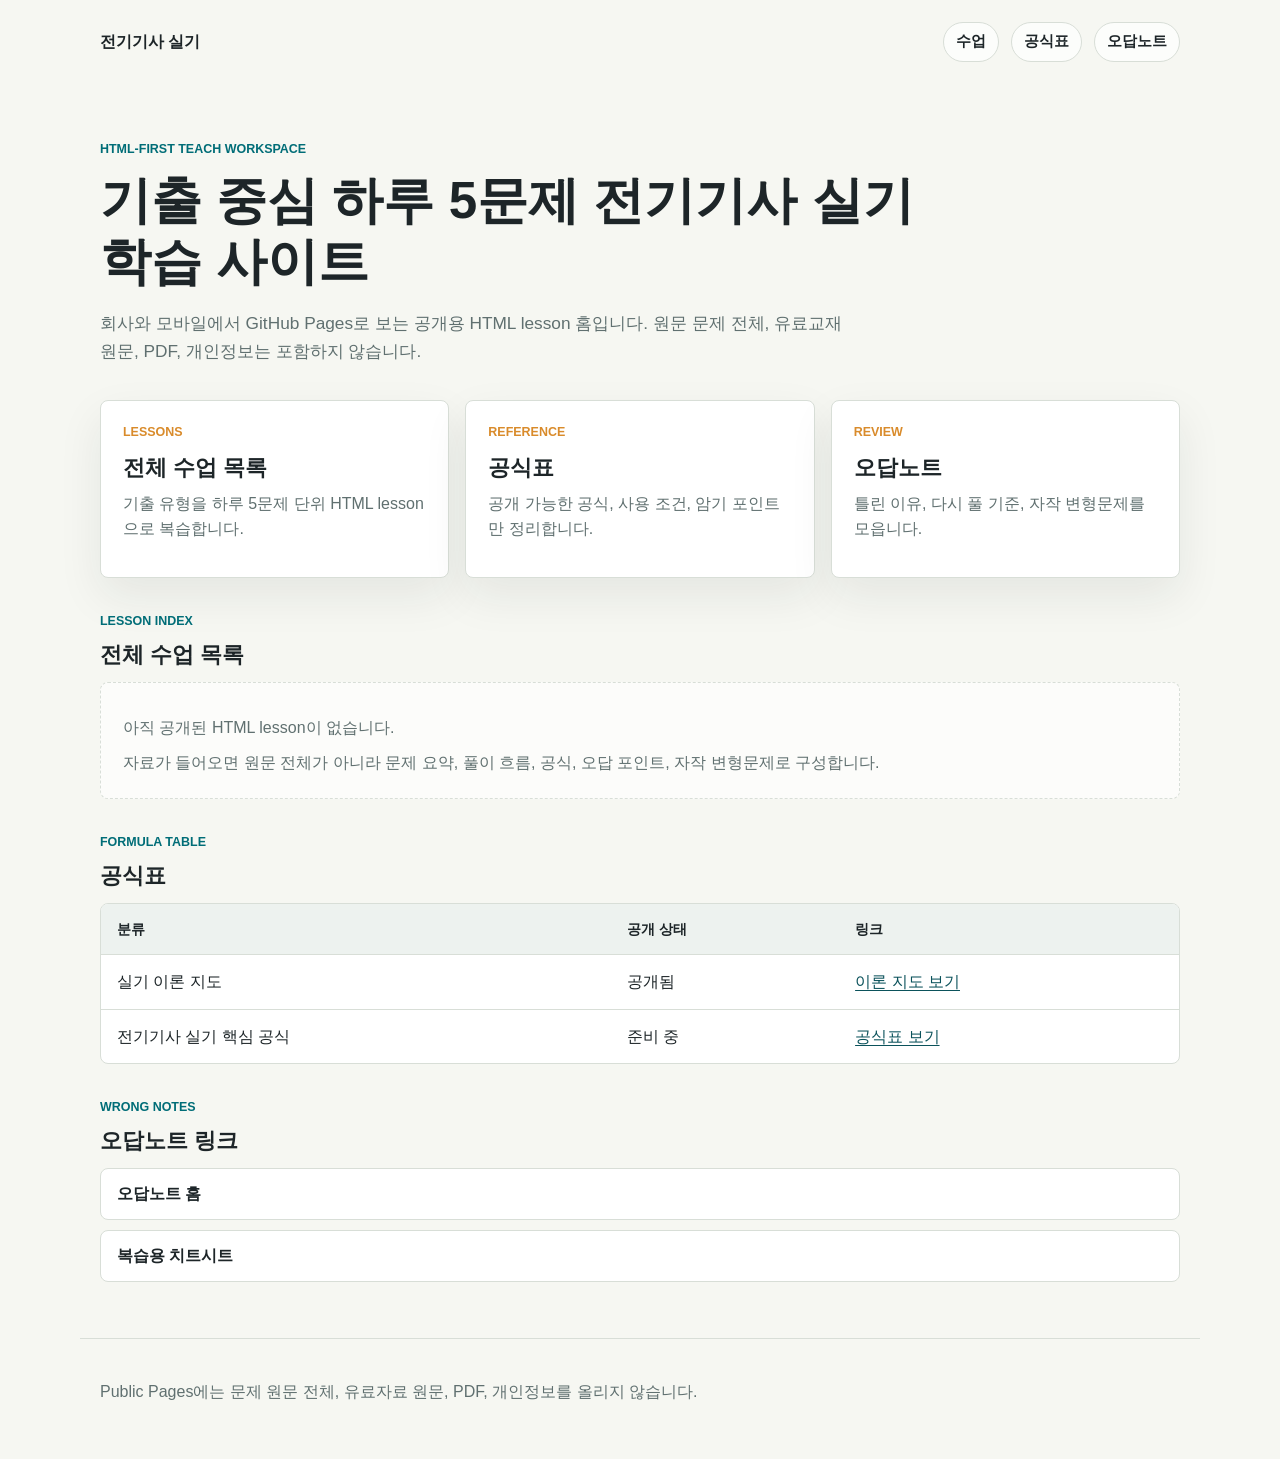
==== docs/index.html @ 827a019d "chore: publish html learning site" ====
<!doctype html>
<html lang="ko">
  <head>
    <meta charset="utf-8">
    <meta name="viewport" content="width=device-width, initial-scale=1">
    <title>전기기사 실기 합격 HTML 학습실</title>
    <link rel="stylesheet" href="assets/style.css">
  </head>
  <body>
    <header class="site-header">
      <a class="brand" href="index.html">전기기사 실기</a>
      <nav class="top-nav" aria-label="주요 링크">
        <a href="lessons/index.html">수업</a>
        <a href="reference/formulas.html">공식표</a>
        <a href="wrong-notes/index.html">오답노트</a>
      </nav>
    </header>

    <main>
      <section class="hero">
        <p class="eyebrow">HTML-first teach workspace</p>
        <h1>기출 중심 하루 5문제 전기기사 실기 학습 사이트</h1>
        <p class="lead">
          회사와 모바일에서 GitHub Pages로 보는 공개용 HTML lesson 홈입니다.
          원문 문제 전체, 유료교재 원문, PDF, 개인정보는 포함하지 않습니다.
        </p>
      </section>

      <section class="grid three" aria-label="학습 바로가기">
        <a class="panel link-panel" href="lessons/index.html">
          <span class="panel-label">Lessons</span>
          <h2>전체 수업 목록</h2>
          <p>기출 유형을 하루 5문제 단위 HTML lesson으로 복습합니다.</p>
        </a>
        <a class="panel link-panel" href="reference/formulas.html">
          <span class="panel-label">Reference</span>
          <h2>공식표</h2>
          <p>공개 가능한 공식, 사용 조건, 암기 포인트만 정리합니다.</p>
        </a>
        <a class="panel link-panel" href="wrong-notes/index.html">
          <span class="panel-label">Review</span>
          <h2>오답노트</h2>
          <p>틀린 이유, 다시 풀 기준, 자작 변형문제를 모읍니다.</p>
        </a>
      </section>

      <section class="section">
        <div class="section-heading">
          <p class="eyebrow">Lesson Index</p>
          <h2>전체 수업 목록</h2>
        </div>
        <div class="empty-state">
          <p>아직 공개된 HTML lesson이 없습니다.</p>
          <p>자료가 들어오면 원문 전체가 아니라 문제 요약, 풀이 흐름, 공식, 오답 포인트, 자작 변형문제로 구성합니다.</p>
        </div>
      </section>

      <section class="section">
        <div class="section-heading">
          <p class="eyebrow">Formula Table</p>
          <h2>공식표</h2>
        </div>
        <div class="table-wrap">
          <table>
            <thead>
              <tr>
                <th>분류</th>
                <th>공개 상태</th>
                <th>링크</th>
              </tr>
            </thead>
            <tbody>
              <tr>
                <td>실기 이론 지도</td>
                <td>공개됨</td>
                <td><a href="reference/0001-core-theory-map.html">이론 지도 보기</a></td>
              </tr>
              <tr>
                <td>전기기사 실기 핵심 공식</td>
                <td>준비 중</td>
                <td><a href="reference/formulas.html">공식표 보기</a></td>
              </tr>
            </tbody>
          </table>
        </div>
      </section>

      <section class="section">
        <div class="section-heading">
          <p class="eyebrow">Wrong Notes</p>
          <h2>오답노트 링크</h2>
        </div>
        <ul class="link-list">
          <li><a href="wrong-notes/index.html">오답노트 홈</a></li>
          <li><a href="reference/index.html">복습용 치트시트</a></li>
        </ul>
      </section>
    </main>

    <footer class="site-footer">
      <p>Public Pages에는 문제 원문 전체, 유료자료 원문, PDF, 개인정보를 올리지 않습니다.</p>
    </footer>
  </body>
</html>
---- docs/assets/style.css ----
:root {
  color-scheme: light;
  --bg: #f6f7f2;
  --surface: #ffffff;
  --ink: #1d2528;
  --muted: #607070;
  --line: #d8ded7;
  --accent: #006d77;
  --accent-strong: #0b525b;
  --warm: #d98b2b;
  --ok: #26734d;
  --shadow: 0 18px 45px rgba(29, 37, 40, 0.08);
}

* {
  box-sizing: border-box;
}

body {
  margin: 0;
  background: var(--bg);
  color: var(--ink);
  font-family: -apple-system, BlinkMacSystemFont, "Segoe UI", sans-serif;
  line-height: 1.6;
}

a {
  color: var(--accent-strong);
  text-decoration-thickness: 0.08em;
  text-underline-offset: 0.18em;
}

.site-header {
  display: flex;
  align-items: center;
  justify-content: space-between;
  gap: 24px;
  max-width: 1120px;
  margin: 0 auto;
  padding: 22px 20px;
}

.brand {
  color: var(--ink);
  font-size: 1rem;
  font-weight: 800;
  text-decoration: none;
}

.top-nav {
  display: flex;
  flex-wrap: wrap;
  gap: 12px;
  justify-content: flex-end;
}

.top-nav a {
  border: 1px solid var(--line);
  border-radius: 999px;
  background: rgba(255, 255, 255, 0.74);
  color: var(--ink);
  font-size: 0.92rem;
  font-weight: 700;
  padding: 7px 12px;
  text-decoration: none;
}

main {
  max-width: 1120px;
  margin: 0 auto;
  padding: 0 20px 56px;
}

.hero {
  padding: 56px 0 34px;
}

.hero.compact {
  padding-bottom: 18px;
}

.eyebrow {
  color: var(--accent);
  font-size: 0.78rem;
  font-weight: 800;
  letter-spacing: 0;
  margin: 0 0 10px;
  text-transform: uppercase;
}

h1,
h2 {
  line-height: 1.2;
  margin: 0;
}

h1 {
  max-width: 850px;
  font-size: clamp(2rem, 4vw, 4.1rem);
}

h2 {
  font-size: 1.35rem;
}

.lead {
  color: var(--muted);
  font-size: 1.08rem;
  max-width: 760px;
  margin: 18px 0 0;
}

.grid {
  display: grid;
  gap: 16px;
}

.grid.three {
  grid-template-columns: repeat(3, minmax(0, 1fr));
}

.panel {
  border: 1px solid var(--line);
  border-radius: 8px;
  background: var(--surface);
  box-shadow: var(--shadow);
  padding: 22px;
}

.link-panel {
  color: var(--ink);
  min-height: 178px;
  text-decoration: none;
}

.link-panel:focus,
.link-panel:hover {
  border-color: var(--accent);
  outline: 3px solid rgba(0, 109, 119, 0.18);
}

.panel-label {
  color: var(--warm);
  display: block;
  font-size: 0.78rem;
  font-weight: 800;
  margin-bottom: 12px;
  text-transform: uppercase;
}

.panel p,
.empty-state p {
  color: var(--muted);
  margin: 10px 0 0;
}

.section {
  margin-top: 34px;
}

.section-heading {
  margin-bottom: 14px;
}

.empty-state {
  border: 1px dashed var(--line);
  border-radius: 8px;
  background: rgba(255, 255, 255, 0.62);
  padding: 22px;
}

.table-wrap {
  border: 1px solid var(--line);
  border-radius: 8px;
  background: var(--surface);
  overflow-x: auto;
}

table {
  border-collapse: collapse;
  min-width: 640px;
  width: 100%;
}

th,
td {
  border-bottom: 1px solid var(--line);
  padding: 14px 16px;
  text-align: left;
  vertical-align: top;
}

th {
  background: #edf2ef;
  color: var(--ink);
  font-size: 0.88rem;
}

tr:last-child td {
  border-bottom: 0;
}

.link-list {
  display: grid;
  gap: 10px;
  list-style: none;
  margin: 0;
  padding: 0;
}

.link-list a {
  align-items: center;
  border: 1px solid var(--line);
  border-radius: 8px;
  background: var(--surface);
  color: var(--ink);
  display: flex;
  font-weight: 700;
  min-height: 52px;
  padding: 12px 16px;
  text-decoration: none;
}

.quiz-options {
  display: grid;
  gap: 10px;
  margin: 16px 0;
}

.quiz-button {
  border: 1px solid var(--line);
  border-radius: 8px;
  background: var(--surface);
  color: var(--ink);
  cursor: pointer;
  font: inherit;
  font-weight: 700;
  min-height: 48px;
  padding: 12px 14px;
  text-align: left;
}

.quiz-button:focus,
.quiz-button:hover {
  border-color: var(--accent);
  outline: 3px solid rgba(0, 109, 119, 0.18);
}

.feedback {
  border-left: 4px solid var(--ok);
  background: #eef8f1;
  border-radius: 8px;
  margin-top: 14px;
  padding: 12px 14px;
}

.site-footer {
  border-top: 1px solid var(--line);
  color: var(--muted);
  max-width: 1120px;
  margin: 0 auto;
  padding: 24px 20px 38px;
}

@media (max-width: 780px) {
  .site-header {
    align-items: flex-start;
    flex-direction: column;
  }

  .top-nav {
    justify-content: flex-start;
  }

  .grid.three {
    grid-template-columns: 1fr;
  }

  .hero {
    padding-top: 34px;
  }
}
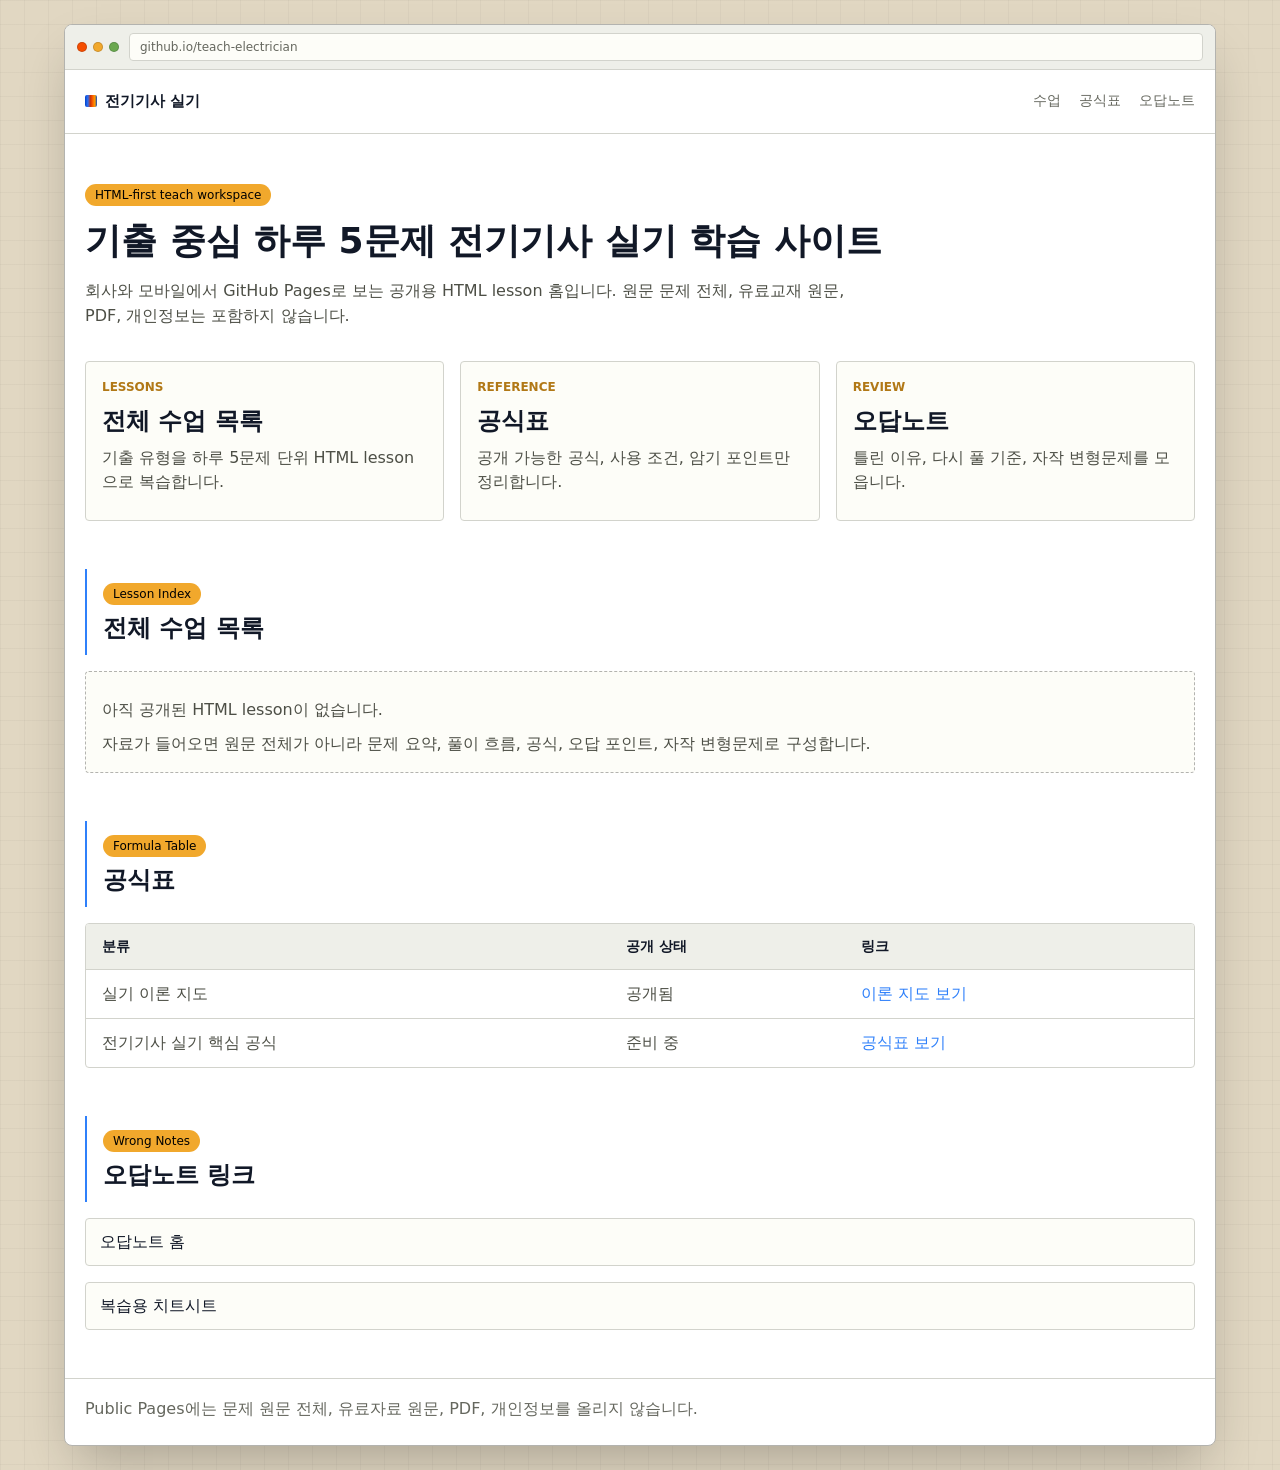
==== commit 847d8df6: "style: apply browser window design" ====
--- a/docs/index.html
+++ b/docs/index.html
@@ -3,10 +3,17 @@
   <head>
     <meta charset="utf-8">
     <meta name="viewport" content="width=device-width, initial-scale=1">
+    <link rel="icon" href="data:image/svg+xml,%3Csvg xmlns=%27http://www.w3.org/2000/svg%27 viewBox=%270 0 16 16%27%3E%3Crect width=%2716%27 height=%2716%27 rx=%272%27 fill=%27%23f1a82c%27/%3E%3Cpath d=%27M4 11h8M5 8h6M6 5h4%27 stroke=%27%23111827%27 stroke-width=%271.5%27 stroke-linecap=%27square%27/%3E%3C/svg%3E">
     <title>전기기사 실기 합격 HTML 학습실</title>
     <link rel="stylesheet" href="assets/style.css">
   </head>
   <body>
+    <div class="site-shell">
+      <div class="browser-window">
+        <div class="browser-titlebar" aria-hidden="true">
+          <div class="window-dots"><span></span><span></span><span></span></div>
+          <div class="url-bar">github.io/teach-electrician</div>
+        </div>
     <header class="site-header">
       <a class="brand" href="index.html">전기기사 실기</a>
       <nav class="top-nav" aria-label="주요 링크">
@@ -100,5 +107,7 @@
     <footer class="site-footer">
       <p>Public Pages에는 문제 원문 전체, 유료자료 원문, PDF, 개인정보를 올리지 않습니다.</p>
     </footer>
+      </div>
+    </div>
   </body>
 </html>
--- a/docs/assets/style.css
+++ b/docs/assets/style.css
@@ -1,15 +1,30 @@
 :root {
   color-scheme: light;
-  --bg: #f6f7f2;
-  --surface: #ffffff;
-  --ink: #1d2528;
-  --muted: #607070;
-  --line: #d8ded7;
-  --accent: #006d77;
-  --accent-strong: #0b525b;
-  --warm: #d98b2b;
-  --ok: #26734d;
-  --shadow: 0 18px 45px rgba(29, 37, 40, 0.08);
+  --desktop: #e1d7c2;
+  --browser: #ffffff;
+  --paper: #fdfdf8;
+  --linen: #eeefe9;
+  --hover: #e5e7e0;
+  --line: #d2d3cc;
+  --line-strong: #b3b3af;
+  --ink: #111827;
+  --bark: #23251d;
+  --text: #4d4f46;
+  --muted: #65675e;
+  --soft: #9ea096;
+  --amber: #f1a82c;
+  --saffron: #b17816;
+  --cobalt: #2f80fa;
+  --ember: #f54e00;
+  --fern: #6aa84f;
+  --ok: #6aa84f;
+  --shadow-window: 0 25px 50px -12px rgba(0, 0, 0, 0.25);
+  --radius: 4px;
+  --radius-window: 8px;
+  --radius-pill: 9999px;
+  --max-width: 1200px;
+  --font-sans: "IBM Plex Sans", ui-sans-serif, system-ui, -apple-system, BlinkMacSystemFont, "Segoe UI", sans-serif;
+  --font-code: "Source Code Pro", ui-monospace, SFMono-Regular, Menlo, Monaco, Consolas, monospace;
 }
 
 * {
@@ -18,96 +33,206 @@
 
 body {
   margin: 0;
-  background: var(--bg);
-  color: var(--ink);
-  font-family: -apple-system, BlinkMacSystemFont, "Segoe UI", sans-serif;
-  line-height: 1.6;
+  background:
+    linear-gradient(rgba(35, 37, 29, 0.035) 1px, transparent 1px),
+    linear-gradient(90deg, rgba(35, 37, 29, 0.035) 1px, transparent 1px),
+    var(--desktop);
+  background-size: 24px 24px;
+  color: var(--text);
+  font-family: var(--font-sans);
+  font-size: 16px;
+  letter-spacing: 0;
+  line-height: 1.5;
 }
 
 a {
-  color: var(--accent-strong);
-  text-decoration-thickness: 0.08em;
+  color: var(--cobalt);
+  font-weight: 500;
+  text-decoration: none;
+}
+
+a:hover {
+  text-decoration: underline;
   text-underline-offset: 0.18em;
 }
 
+.site-shell {
+  margin: 0 auto;
+  max-width: var(--max-width);
+  padding: 24px;
+}
+
+.browser-window {
+  background: var(--browser);
+  border: 1px solid var(--line-strong);
+  border-radius: var(--radius-window);
+  box-shadow: var(--shadow-window);
+  overflow: hidden;
+}
+
+.browser-titlebar {
+  align-items: center;
+  background: var(--linen);
+  border-bottom: 1px solid var(--line);
+  display: flex;
+  gap: 10px;
+  min-height: 42px;
+  padding: 8px 12px;
+}
+
+.window-dots {
+  display: flex;
+  gap: 6px;
+}
+
+.window-dots span {
+  border: 1px solid rgba(17, 24, 39, 0.18);
+  border-radius: var(--radius-pill);
+  display: block;
+  height: 10px;
+  width: 10px;
+}
+
+.window-dots span:nth-child(1) {
+  background: var(--ember);
+}
+
+.window-dots span:nth-child(2) {
+  background: var(--amber);
+}
+
+.window-dots span:nth-child(3) {
+  background: var(--fern);
+}
+
+.url-bar {
+  background: var(--paper);
+  border: 1px solid var(--line);
+  border-radius: var(--radius);
+  color: var(--muted);
+  flex: 1;
+  font-size: 12px;
+  line-height: 1.5;
+  min-width: 0;
+  overflow: hidden;
+  padding: 4px 10px;
+  text-overflow: ellipsis;
+  white-space: nowrap;
+}
+
 .site-header {
+  align-items: center;
+  background: var(--browser);
+  border-bottom: 1px solid var(--line);
   display: flex;
-  align-items: center;
+  gap: 24px;
   justify-content: space-between;
-  gap: 24px;
-  max-width: 1120px;
-  margin: 0 auto;
-  padding: 22px 20px;
+  padding: 16px 20px;
 }
 
 .brand {
   color: var(--ink);
-  font-size: 1rem;
-  font-weight: 800;
-  text-decoration: none;
+  font-size: 15px;
+  font-weight: 700;
+  text-decoration: none;
+}
+
+.brand::before {
+  background: linear-gradient(90deg, #0143cb, #2b6ff4 24%, #d23401 47%, #ff6500 66%, #fba000 83%, #0143cb);
+  border-radius: 2px;
+  content: "";
+  display: inline-block;
+  height: 12px;
+  margin-right: 8px;
+  vertical-align: -1px;
+  width: 12px;
 }
 
 .top-nav {
   display: flex;
   flex-wrap: wrap;
-  gap: 12px;
+  gap: 18px;
   justify-content: flex-end;
 }
 
 .top-nav a {
-  border: 1px solid var(--line);
-  border-radius: 999px;
-  background: rgba(255, 255, 255, 0.74);
-  color: var(--ink);
-  font-size: 0.92rem;
-  font-weight: 700;
-  padding: 7px 12px;
-  text-decoration: none;
+  border-bottom: 2px solid transparent;
+  color: var(--muted);
+  font-size: 14px;
+  font-weight: 500;
+  padding: 4px 0;
+  text-decoration: none;
+}
+
+.top-nav a:focus,
+.top-nav a:hover {
+  border-bottom-color: var(--cobalt);
+  color: var(--ink);
+  outline: none;
 }
 
 main {
-  max-width: 1120px;
-  margin: 0 auto;
-  padding: 0 20px 56px;
+  padding: 0 20px 48px;
 }
 
 .hero {
-  padding: 56px 0 34px;
+  padding: 48px 0 32px;
 }
 
 .hero.compact {
-  padding-bottom: 18px;
+  padding-bottom: 16px;
 }
 
 .eyebrow {
-  color: var(--accent);
-  font-size: 0.78rem;
-  font-weight: 800;
-  letter-spacing: 0;
-  margin: 0 0 10px;
-  text-transform: uppercase;
+  background: var(--amber);
+  border-radius: var(--radius-pill);
+  color: #000000;
+  display: inline-block;
+  font-size: 12px;
+  font-weight: 500;
+  line-height: 1.5;
+  margin: 0 0 12px;
+  padding: 2px 10px;
 }
 
 h1,
 h2 {
-  line-height: 1.2;
+  color: var(--ink);
+  line-height: 1.25;
   margin: 0;
 }
 
 h1 {
-  max-width: 850px;
-  font-size: clamp(2rem, 4vw, 4.1rem);
+  font-size: 36px;
+  font-weight: 600;
+  max-width: 840px;
 }
 
 h2 {
-  font-size: 1.35rem;
+  font-size: 24px;
+  font-weight: 600;
+}
+
+p {
+  margin: 0;
+}
+
+ol {
+  color: var(--text);
+  margin: 0;
+  padding-left: 22px;
+}
+
+li + li {
+  margin-top: 8px;
 }
 
 .lead {
-  color: var(--muted);
-  font-size: 1.08rem;
+  color: var(--text);
+  font-size: 16px;
+  line-height: 1.56;
+  margin: 16px 0 0;
   max-width: 760px;
-  margin: 18px 0 0;
 }
 
 .grid {
@@ -120,59 +245,67 @@
 }
 
 .panel {
-  border: 1px solid var(--line);
-  border-radius: 8px;
-  background: var(--surface);
-  box-shadow: var(--shadow);
-  padding: 22px;
+  background: var(--paper);
+  border: 1px solid var(--line);
+  border-radius: var(--radius);
+  padding: 16px;
 }
 
 .link-panel {
   color: var(--ink);
-  min-height: 178px;
+  min-height: 160px;
   text-decoration: none;
 }
 
 .link-panel:focus,
 .link-panel:hover {
-  border-color: var(--accent);
-  outline: 3px solid rgba(0, 109, 119, 0.18);
+  background: var(--hover);
+  border-color: var(--cobalt);
+  outline: 2px solid rgba(47, 128, 250, 0.2);
+  text-decoration: none;
 }
 
 .panel-label {
-  color: var(--warm);
+  color: var(--saffron);
   display: block;
-  font-size: 0.78rem;
-  font-weight: 800;
-  margin-bottom: 12px;
+  font-size: 12px;
+  font-weight: 600;
+  line-height: 1.5;
+  margin-bottom: 10px;
   text-transform: uppercase;
 }
 
 .panel p,
 .empty-state p {
-  color: var(--muted);
-  margin: 10px 0 0;
+  color: var(--text);
+  margin-top: 10px;
 }
 
 .section {
-  margin-top: 34px;
+  margin-top: 48px;
 }
 
 .section-heading {
-  margin-bottom: 14px;
+  border-left: 2px solid var(--cobalt);
+  margin-bottom: 16px;
+  padding: 12px 0 12px 16px;
+}
+
+.section-heading .eyebrow {
+  margin-bottom: 8px;
 }
 
 .empty-state {
-  border: 1px dashed var(--line);
-  border-radius: 8px;
-  background: rgba(255, 255, 255, 0.62);
-  padding: 22px;
+  background: var(--paper);
+  border: 1px dashed var(--line-strong);
+  border-radius: var(--radius);
+  padding: 16px;
 }
 
 .table-wrap {
-  border: 1px solid var(--line);
-  border-radius: 8px;
-  background: var(--surface);
+  background: var(--browser);
+  border: 1px solid var(--line);
+  border-radius: var(--radius);
   overflow-x: auto;
 }
 
@@ -185,15 +318,20 @@
 th,
 td {
   border-bottom: 1px solid var(--line);
-  padding: 14px 16px;
+  padding: 12px 16px;
   text-align: left;
   vertical-align: top;
 }
 
 th {
-  background: #edf2ef;
-  color: var(--ink);
-  font-size: 0.88rem;
+  background: var(--linen);
+  color: var(--ink);
+  font-size: 14px;
+  font-weight: 600;
+}
+
+td {
+  color: var(--text);
 }
 
 tr:last-child td {
@@ -202,7 +340,7 @@
 
 .link-list {
   display: grid;
-  gap: 10px;
+  gap: 8px;
   list-style: none;
   margin: 0;
   padding: 0;
@@ -210,46 +348,55 @@
 
 .link-list a {
   align-items: center;
-  border: 1px solid var(--line);
-  border-radius: 8px;
-  background: var(--surface);
+  background: var(--paper);
+  border: 1px solid var(--line);
+  border-radius: var(--radius);
   color: var(--ink);
   display: flex;
-  font-weight: 700;
-  min-height: 52px;
-  padding: 12px 16px;
-  text-decoration: none;
+  font-weight: 500;
+  min-height: 48px;
+  padding: 10px 14px;
+  text-decoration: none;
+}
+
+.link-list a:focus,
+.link-list a:hover {
+  background: var(--hover);
+  border-color: var(--cobalt);
+  outline: 2px solid rgba(47, 128, 250, 0.2);
 }
 
 .quiz-options {
   display: grid;
-  gap: 10px;
+  gap: 8px;
   margin: 16px 0;
 }
 
 .quiz-button {
-  border: 1px solid var(--line);
-  border-radius: 8px;
-  background: var(--surface);
+  background: var(--paper);
+  border: 1px solid var(--line);
+  border-radius: var(--radius);
   color: var(--ink);
   cursor: pointer;
   font: inherit;
-  font-weight: 700;
-  min-height: 48px;
-  padding: 12px 14px;
+  font-weight: 500;
+  min-height: 46px;
+  padding: 10px 14px;
   text-align: left;
 }
 
 .quiz-button:focus,
 .quiz-button:hover {
-  border-color: var(--accent);
-  outline: 3px solid rgba(0, 109, 119, 0.18);
+  background: var(--hover);
+  border-color: var(--cobalt);
+  outline: 2px solid rgba(47, 128, 250, 0.2);
 }
 
 .feedback {
-  border-left: 4px solid var(--ok);
-  background: #eef8f1;
-  border-radius: 8px;
+  background: #f3f8ef;
+  border: 1px solid rgba(106, 168, 79, 0.45);
+  border-left: 2px solid var(--ok);
+  border-radius: var(--radius);
   margin-top: 14px;
   padding: 12px 14px;
 }
@@ -257,19 +404,41 @@
 .site-footer {
   border-top: 1px solid var(--line);
   color: var(--muted);
-  max-width: 1120px;
-  margin: 0 auto;
-  padding: 24px 20px 38px;
+  padding: 18px 20px 24px;
+}
+
+code {
+  background: var(--paper);
+  border: 1px solid var(--line);
+  border-radius: var(--radius);
+  color: var(--bark);
+  font-family: var(--font-code);
+  font-size: 14px;
+  padding: 1px 4px;
 }
 
 @media (max-width: 780px) {
+  .site-shell {
+    padding: 12px;
+  }
+
+  .browser-titlebar {
+    min-height: 38px;
+  }
+
   .site-header {
     align-items: flex-start;
     flex-direction: column;
+    gap: 10px;
   }
 
   .top-nav {
+    gap: 14px;
     justify-content: flex-start;
+  }
+
+  main {
+    padding: 0 16px 36px;
   }
 
   .grid.three {
@@ -279,4 +448,8 @@
   .hero {
     padding-top: 34px;
   }
-}
+
+  h1 {
+    font-size: 30px;
+  }
+}
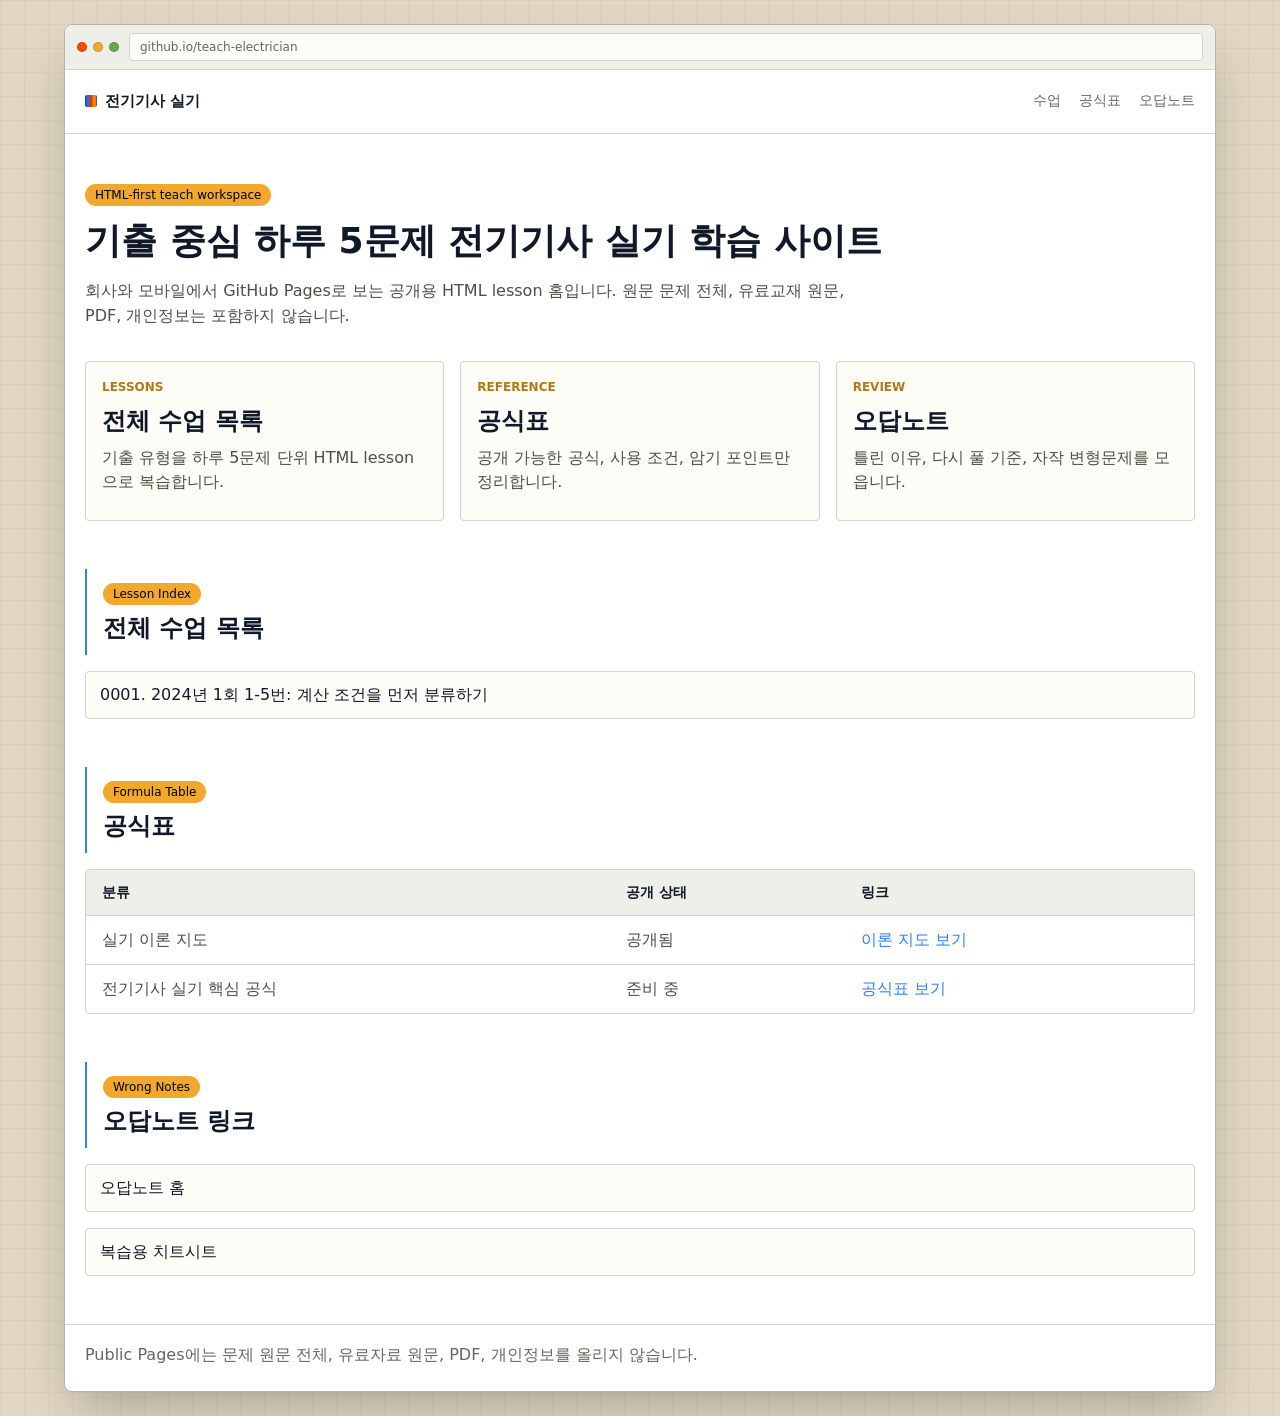
==== commit 2b6ef7e3: "feat: add first electrician lesson" ====
--- a/docs/index.html
+++ b/docs/index.html
@@ -56,10 +56,11 @@
           <p class="eyebrow">Lesson Index</p>
           <h2>전체 수업 목록</h2>
         </div>
-        <div class="empty-state">
-          <p>아직 공개된 HTML lesson이 없습니다.</p>
-          <p>자료가 들어오면 원문 전체가 아니라 문제 요약, 풀이 흐름, 공식, 오답 포인트, 자작 변형문제로 구성합니다.</p>
-        </div>
+        <ul class="link-list">
+          <li>
+            <a href="lessons/0001-2024-01-first-five.html">0001. 2024년 1회 1-5번: 계산 조건을 먼저 분류하기</a>
+          </li>
+        </ul>
       </section>
 
       <section class="section">
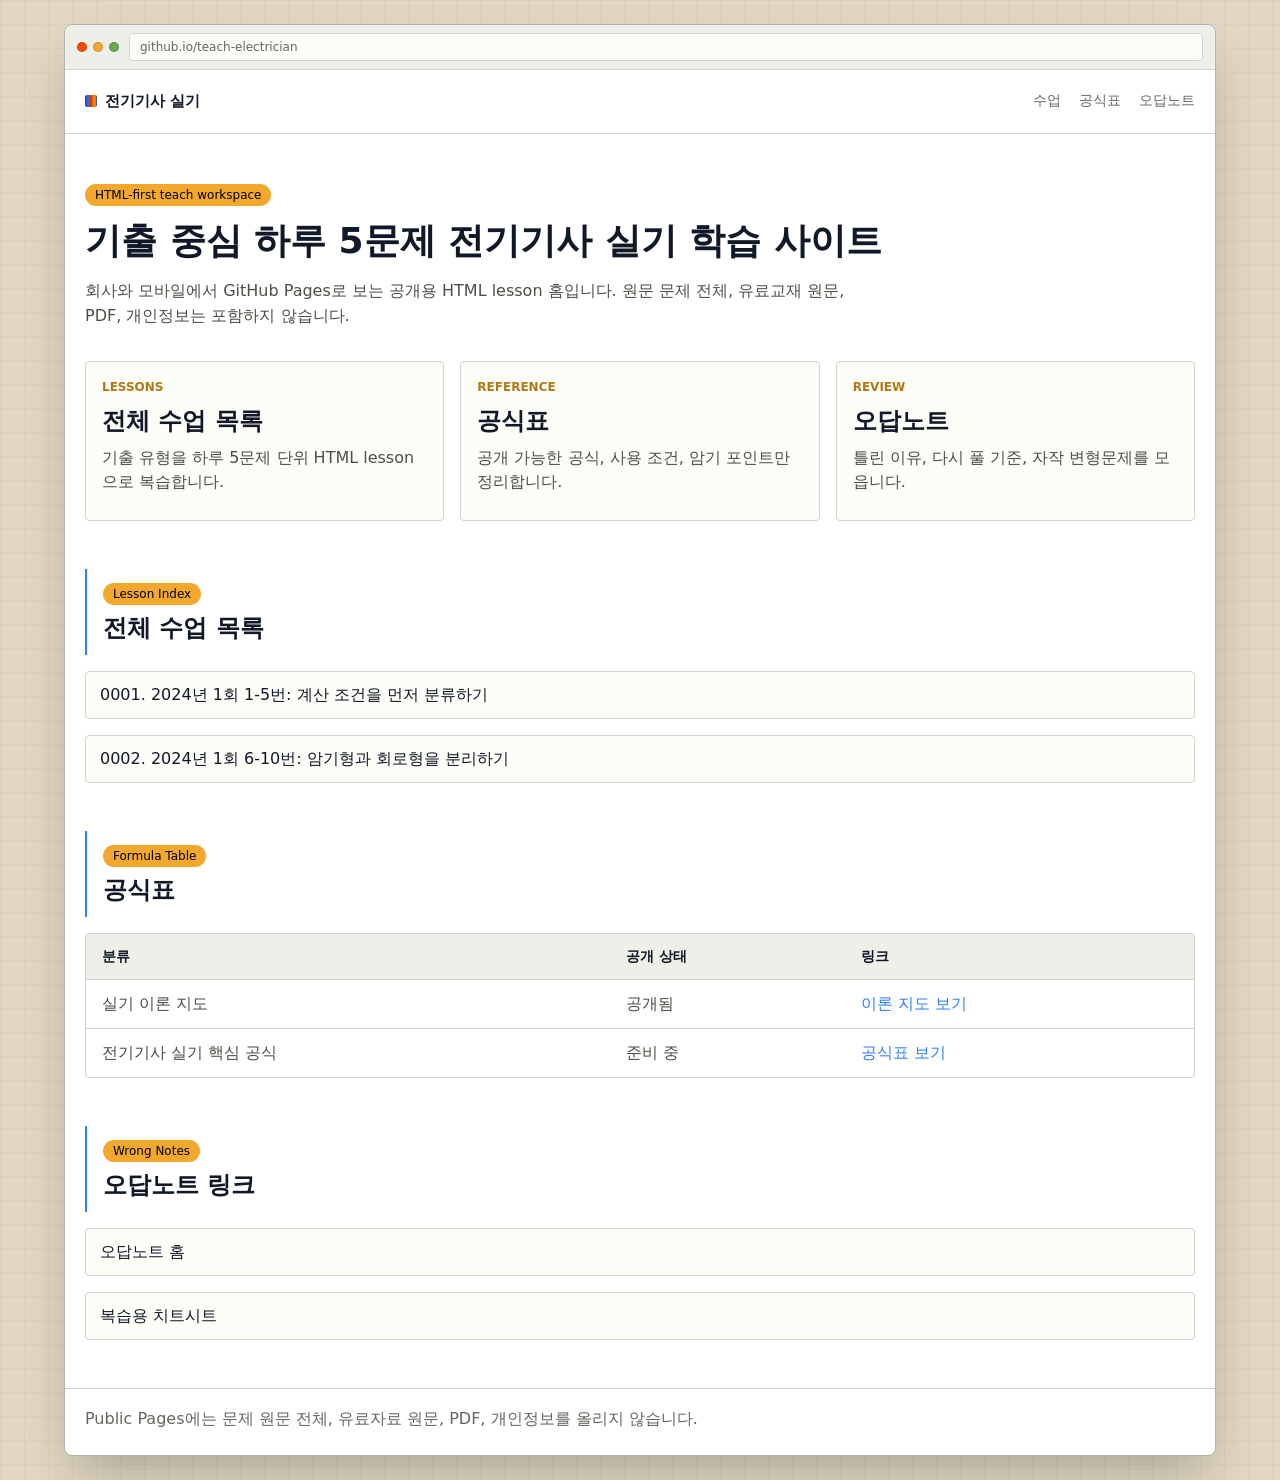
==== commit d86be2d4: "feat: add second electrician lesson" ====
--- a/docs/index.html
+++ b/docs/index.html
@@ -60,6 +60,9 @@
           <li>
             <a href="lessons/0001-2024-01-first-five.html">0001. 2024년 1회 1-5번: 계산 조건을 먼저 분류하기</a>
           </li>
+          <li>
+            <a href="lessons/0002-2024-01-six-to-ten.html">0002. 2024년 1회 6-10번: 암기형과 회로형을 분리하기</a>
+          </li>
         </ul>
       </section>
 
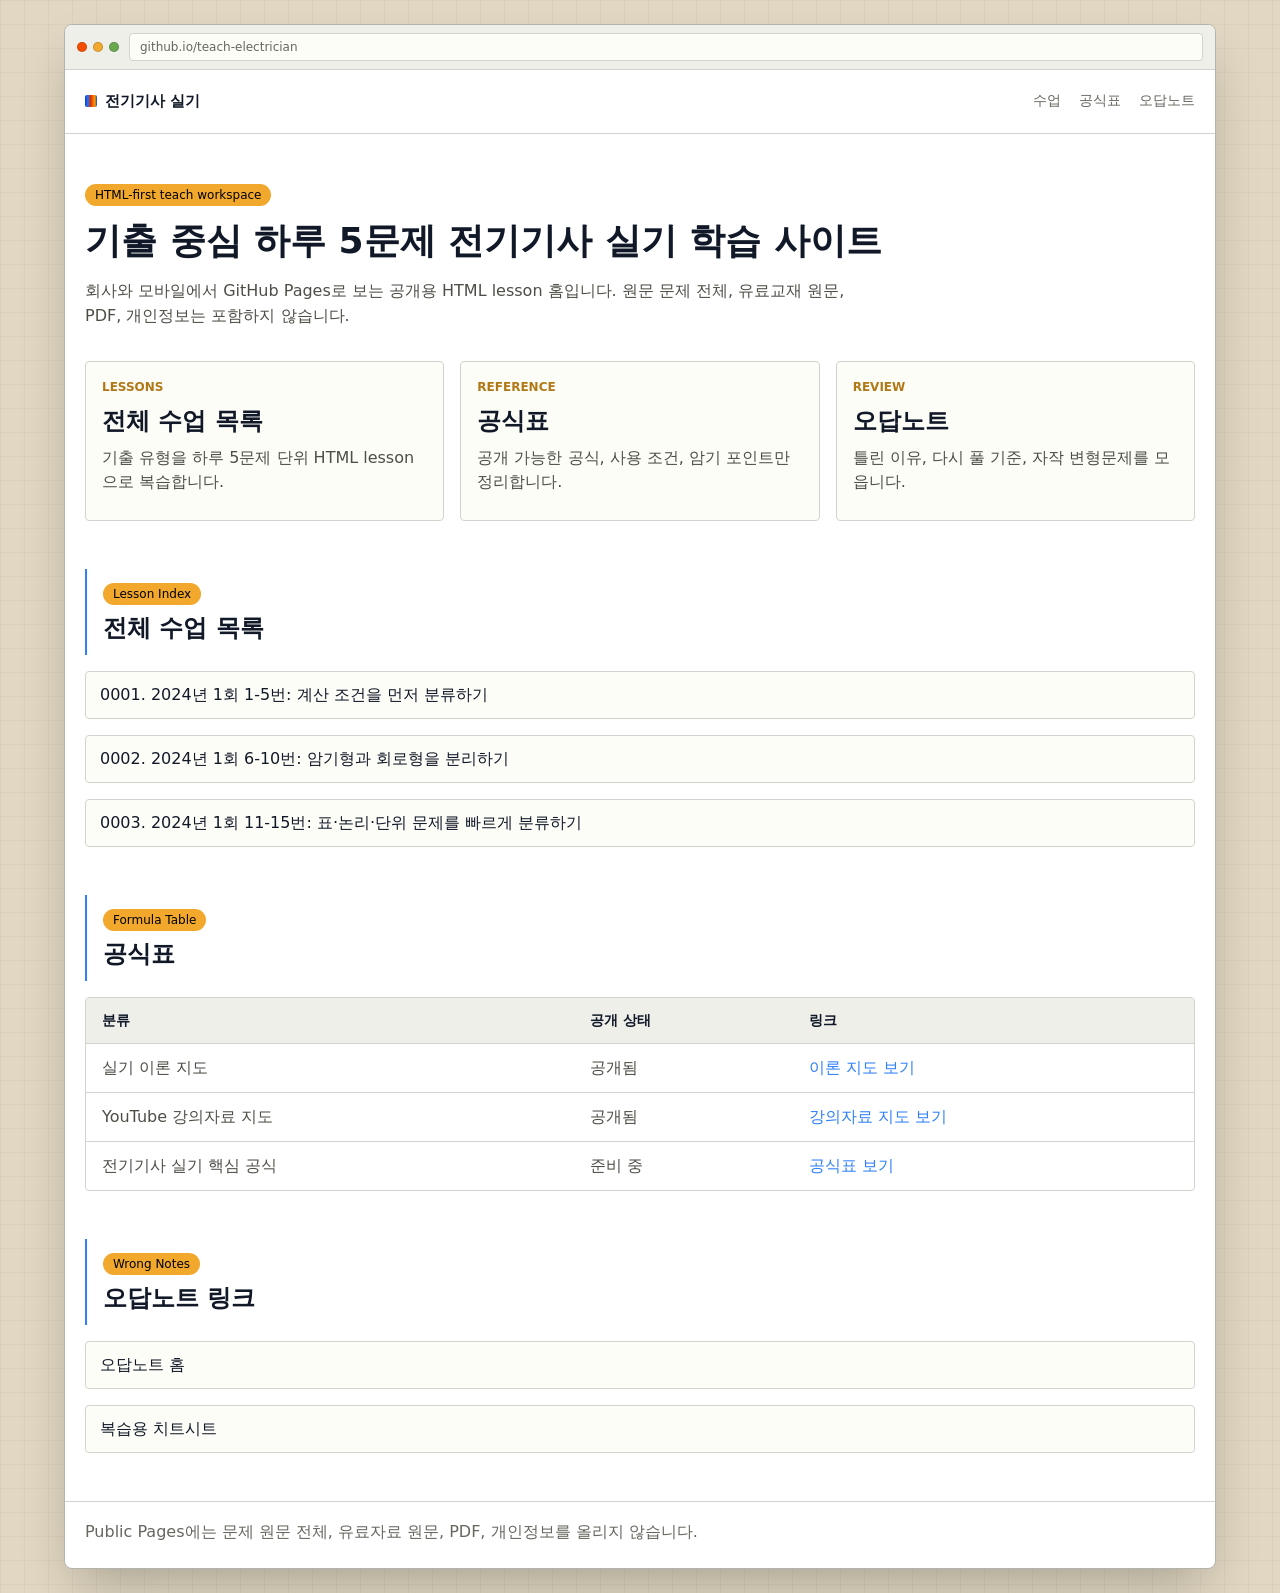
==== commit f794a3af: "feat(teach): add lesson 0003 and resources" ====
--- a/docs/index.html
+++ b/docs/index.html
@@ -63,6 +63,9 @@
           <li>
             <a href="lessons/0002-2024-01-six-to-ten.html">0002. 2024년 1회 6-10번: 암기형과 회로형을 분리하기</a>
           </li>
+          <li>
+            <a href="lessons/0003-2024-01-eleven-to-fifteen.html">0003. 2024년 1회 11-15번: 표·논리·단위 문제를 빠르게 분류하기</a>
+          </li>
         </ul>
       </section>
 
@@ -85,6 +88,11 @@
                 <td>실기 이론 지도</td>
                 <td>공개됨</td>
                 <td><a href="reference/0001-core-theory-map.html">이론 지도 보기</a></td>
+              </tr>
+              <tr>
+                <td>YouTube 강의자료 지도</td>
+                <td>공개됨</td>
+                <td><a href="reference/0002-youtube-study-map.html">강의자료 지도 보기</a></td>
               </tr>
               <tr>
                 <td>전기기사 실기 핵심 공식</td>
